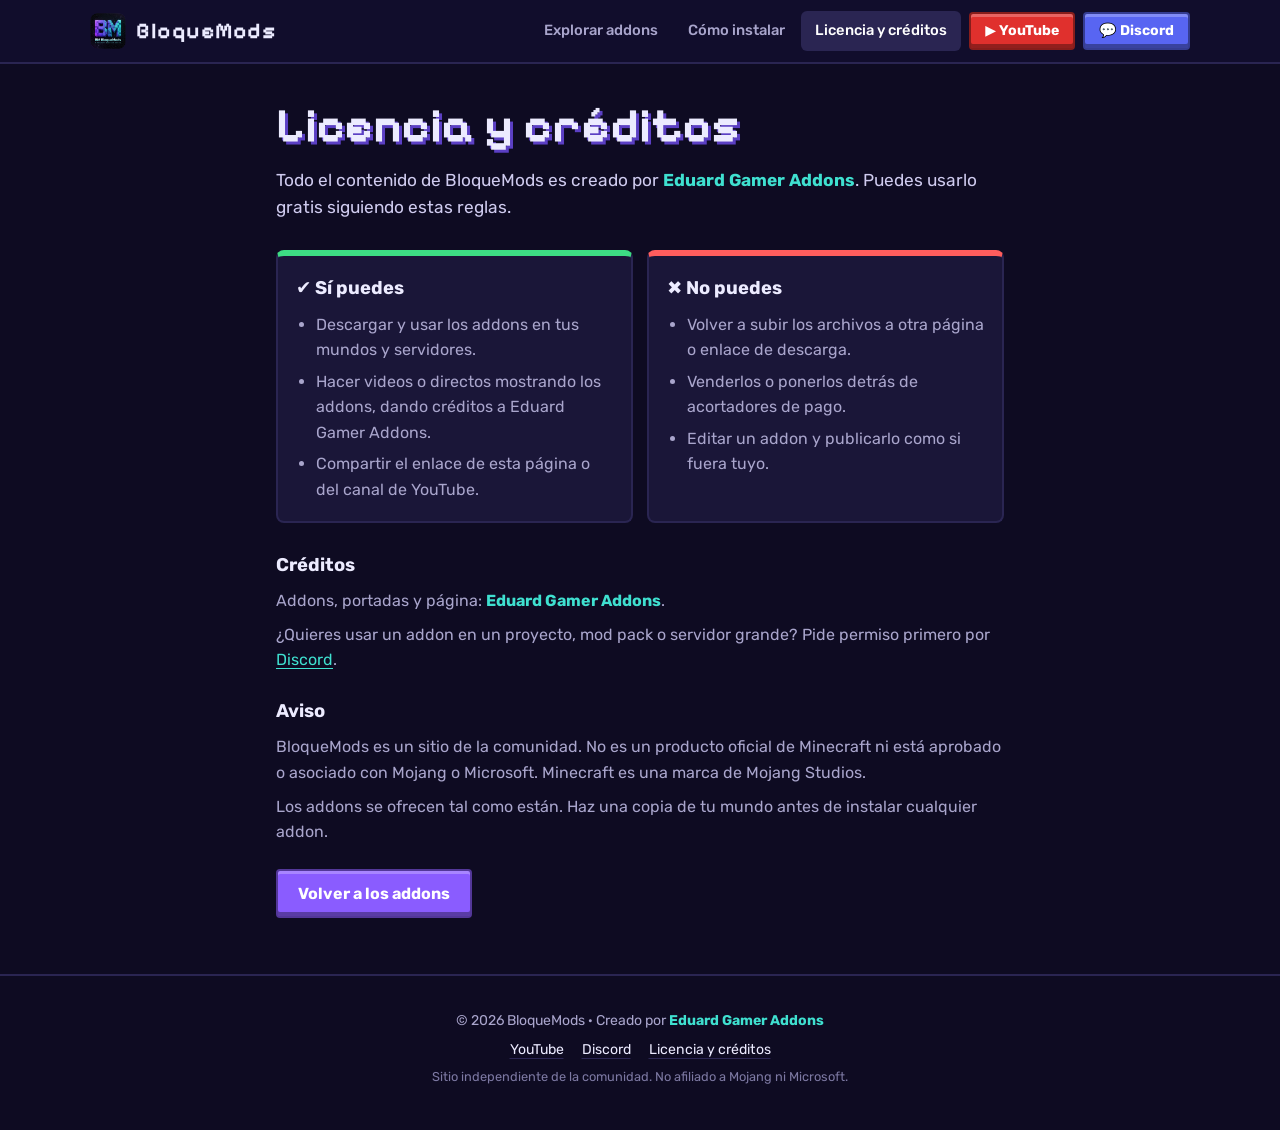
==== licencia.html @ 66975736 "Menú lateral nuevo y página de Licencia y créditos - Menú como panel lateral con ranuras de inventar" ====
<!DOCTYPE html>
<html lang="es">
<head>
  <!-- /// CONFIGURACIÓN GENERAL -->
  <meta charset="UTF-8">
  <meta name="viewport" content="width=device-width, initial-scale=1">
  <meta name="theme-color" content="#120e2e">
  <meta name="description" content="Licencia de uso y créditos de los addons de BloqueMods.">
  <title>Licencia y créditos | BloqueMods</title>

  <!-- /// VISTA PREVIA AL COMPARTIR EL ENLACE (WhatsApp, Discord...) -->
  <meta property="og:title" content="BloqueMods">
  <meta property="og:description" content="Addons, texturas y mapas para Minecraft Bedrock.">
  <meta property="og:image" content="img/logo-bm-256.png">
  <meta property="og:type" content="website">

  <link rel="icon" type="image/png" href="img/favicon.png">

  <!-- /// FUENTES: Pixelify Sans (títulos) + Rubik (texto) -->
  <link rel="preconnect" href="https://fonts.googleapis.com">
  <link rel="preconnect" href="https://fonts.gstatic.com" crossorigin>
  <link rel="stylesheet" href="https://fonts.googleapis.com/css2?family=Pixelify+Sans:wght@500;700&family=Rubik:wght@400;500;700&display=swap">

  <!-- /// ARCHIVO DE ESTILOS -->
  <link rel="stylesheet" href="./css/style.css?v=4">
</head>
<body data-page="licencia">
  <a class="skip" href="#contenido">Saltar al contenido</a>

  <!-- /// MENÚ PRINCIPAL -->
  <nav class="navbar" aria-label="Principal">
    <a class="brand" href="index.html">
      <img src="img/logo-bm-256.png" alt="" width="36" height="36">
      <span>BloqueMods</span>
    </a>
    <button class="hamburger" id="menuButton" type="button" aria-expanded="false" aria-controls="menu" aria-label="Abrir menú">
      <span></span><span></span><span></span>
    </button>
    <div class="menu" id="menu">
      <div class="menu-head">
        <span>Menú</span>
        <button class="menu-close" id="menuClose" type="button" aria-label="Cerrar menú">✕</button>
      </div>
      <div class="menu-links">
        <a class="menu-item" href="index.html#inicio" data-section="inicio"><span class="slot" aria-hidden="true">🏠</span><span>Inicio</span></a>
        <a class="menu-item" href="index.html#catalogo" data-section="catalogo"><span class="slot" aria-hidden="true">🧱</span><span>Explorar addons</span></a>
        <a class="menu-item" href="index.html#como-agregar" data-section="como-agregar"><span class="slot" aria-hidden="true">📖</span><span>Cómo instalar</span></a>
        <a class="menu-item" href="licencia.html" data-section="licencia"><span class="slot" aria-hidden="true">📜</span><span>Licencia y créditos</span></a>
      </div>
      <div class="menu-social">
        <p class="menu-label">Comunidad</p>
        <a class="block-btn youtube" href="https://youtube.com/@edward_gamer_addons?si=EJ8PD0a1kC8iDQnB" target="_blank" rel="noopener noreferrer">▶ YouTube</a>
        <a class="block-btn discord" href="https://discord.gg/uhgHaGa4Bv" target="_blank" rel="noopener noreferrer">💬 Discord</a>
      </div>
    </div>
    <div class="menu-backdrop" id="menuBackdrop" hidden></div>
  </nav>

  <main class="legal" id="contenido">
    <h1>Licencia y créditos</h1>
    <p class="legal-intro">Todo el contenido de BloqueMods es creado por <strong>Eduard Gamer Addons</strong>. Puedes usarlo gratis siguiendo estas reglas.</p>

    <section class="rules">
      <div class="rule ok">
        <h2>✔ Sí puedes</h2>
        <ul>
          <li>Descargar y usar los addons en tus mundos y servidores.</li>
          <li>Hacer videos o directos mostrando los addons, dando créditos a Eduard Gamer Addons.</li>
          <li>Compartir el enlace de esta página o del canal de YouTube.</li>
        </ul>
      </div>
      <div class="rule no">
        <h2>✖ No puedes</h2>
        <ul>
          <li>Volver a subir los archivos a otra página o enlace de descarga.</li>
          <li>Venderlos o ponerlos detrás de acortadores de pago.</li>
          <li>Editar un addon y publicarlo como si fuera tuyo.</li>
        </ul>
      </div>
    </section>

    <section class="legal-block">
      <h2>Créditos</h2>
      <p>Addons, portadas y página: <strong>Eduard Gamer Addons</strong>.</p>
      <p>¿Quieres usar un addon en un proyecto, mod pack o servidor grande? Pide permiso primero por <a href="https://discord.gg/uhgHaGa4Bv" target="_blank" rel="noopener noreferrer">Discord</a>.</p>
    </section>

    <section class="legal-block">
      <h2>Aviso</h2>
      <p>BloqueMods es un sitio de la comunidad. No es un producto oficial de Minecraft ni está aprobado o asociado con Mojang o Microsoft. Minecraft es una marca de Mojang Studios.</p>
      <p>Los addons se ofrecen tal como están. Haz una copia de tu mundo antes de instalar cualquier addon.</p>
    </section>

    <a class="block-btn primary" href="index.html#catalogo">Volver a los addons</a>
  </main>

  <!-- /// CRÉDITOS -->
  <footer>
    <p>© <span id="year"></span> BloqueMods · Creado por <strong>Eduard Gamer Addons</strong></p>
    <p class="footer-links">
      <a href="https://youtube.com/@edward_gamer_addons?si=EJ8PD0a1kC8iDQnB" target="_blank" rel="noopener noreferrer">YouTube</a>
      <a href="https://discord.gg/uhgHaGa4Bv" target="_blank" rel="noopener noreferrer">Discord</a>
      <a href="licencia.html">Licencia y créditos</a>
    </p>
    <p class="disclaimer">Sitio independiente de la comunidad. No afiliado a Mojang ni Microsoft.</p>
  </footer>

  <script src="js/menu.js?v=4"></script>
</body>
</html>
---- css/style.css ----
/* =====================================================
   /// BLOQUEMODS — ESTILOS
   Colores tomados del logo: noche estrellada + bloques
   violeta (amatista) y cian (diamante).
   ===================================================== */
:root{
  --noche:#0e0b22;      /* fondo de la página */
  --cielo:#120e2e;      /* fondo de la portada */
  --obsidiana:#1a1638;  /* tarjetas y paneles */
  --pizarra:#2a2552;    /* bordes y ranuras */
  --amatista:#8a5cff;   /* color principal */
  --diamante:#3fe0d0;   /* botón de descarga */
  --texto:#ecebff;
  --suave:#a9a5cc;
  --pixel:"Pixelify Sans","Rubik",system-ui,sans-serif;
  --cuerpo:"Rubik",system-ui,-apple-system,"Segoe UI",sans-serif;
  /* Relieve de bloque: luz arriba, sombra abajo */
  --relieve:inset 0 3px 0 #ffffff40, inset 0 -4px 0 #00000059;
}
*{box-sizing:border-box}
html{scroll-behavior:smooth;scroll-padding-top:80px}
body{margin:0;background:var(--noche);color:var(--texto);font-family:var(--cuerpo);font-size:1rem;line-height:1.6;-webkit-font-smoothing:antialiased}
a{color:inherit;text-decoration:none}
button,input,select{font:inherit;color:inherit}
button{cursor:pointer}
img{max-width:100%}
:focus-visible{outline:3px solid var(--diamante);outline-offset:3px}
.visually-hidden{position:absolute;width:1px;height:1px;padding:0;margin:-1px;overflow:hidden;clip:rect(0,0,0,0);white-space:nowrap;border:0}
.skip{position:absolute;left:12px;top:-60px;z-index:200;padding:10px 14px;background:var(--diamante);color:var(--noche);font-weight:700;border-radius:4px}
.skip:focus{top:12px}

/* =====================================================
   /// MENÚ SUPERIOR
   ===================================================== */
.navbar{position:sticky;top:0;z-index:100;min-height:64px;padding:10px max(16px,calc((100% - 1100px)/2));display:flex;align-items:center;justify-content:space-between;gap:16px;border-bottom:2px solid var(--pizarra)}
/* el desenfoque va en ::before para no atrapar al menú lateral (position:fixed) */
.navbar::before{content:"";position:absolute;inset:0;z-index:-1;background:#120e2ee6;backdrop-filter:blur(10px)}
.brand{display:flex;align-items:center;gap:10px;font-family:var(--pixel);font-weight:700;font-size:1.4rem;letter-spacing:.5px}
.brand img{width:36px;height:36px;border-radius:8px}
.hamburger{display:grid;place-content:center;gap:5px;width:46px;height:44px;border:2px solid var(--pizarra);border-radius:6px;background:var(--obsidiana);box-shadow:var(--relieve)}
.hamburger span{display:block;width:20px;height:3px;background:var(--texto)}

/* Panel lateral del menú (celular) */
.menu{position:fixed;top:0;right:0;bottom:0;z-index:150;width:min(320px,86vw);display:flex;flex-direction:column;gap:18px;padding:16px;overflow-y:auto;
  background:var(--obsidiana);border-left:2px solid var(--pizarra);box-shadow:-20px 0 50px #00000080;
  transform:translateX(105%);visibility:hidden;transition:transform .22s ease-out,visibility 0s .22s}
.menu.open{transform:none;visibility:visible;transition:transform .22s ease-out}
.menu-backdrop{position:fixed;inset:0;z-index:140;background:#05041099;backdrop-filter:blur(2px)}
.menu-backdrop[hidden]{display:none}
body.menu-abierto{overflow:hidden}

.menu-head{display:flex;align-items:center;justify-content:space-between;padding-bottom:12px;border-bottom:2px solid var(--pizarra)}
.menu-head span{font-family:var(--pixel);font-weight:700;font-size:1.5rem}
.menu-close{width:44px;height:44px;border:2px solid var(--pizarra);border-radius:6px;background:var(--noche);font-size:1.1rem;box-shadow:var(--relieve)}

/* Cada opción es una ranura de inventario + texto */
.menu-links{display:flex;flex-direction:column;gap:6px}
.menu-item{display:flex;align-items:center;gap:14px;padding:6px;border:2px solid transparent;border-radius:6px;color:var(--suave);font-weight:500;font-size:1.05rem}
.slot{flex:none;display:grid;place-items:center;width:46px;height:46px;border-radius:4px;background:#0a0819;font-size:1.4rem;box-shadow:inset 0 3px 0 #00000080,inset 0 -2px 0 #ffffff14}
.menu-item:hover{background:#ffffff08;color:var(--texto)}
.menu-item[aria-current="true"]{border-color:#fff;color:#fff;background:var(--pizarra)}
.menu-item[aria-current="true"] .slot{background:var(--amatista);box-shadow:var(--relieve)}

.menu-social{margin-top:auto;display:grid;grid-template-columns:1fr 1fr;gap:10px;padding-top:16px;border-top:2px solid var(--pizarra)}
.menu-label{grid-column:1/-1;margin:0;color:var(--suave);font-size:.85rem}
.block-btn.youtube{background:#e0302d;color:#fff}
.block-btn.discord{background:#5865f2;color:#fff}

/* En pantallas grandes el menú se muestra en línea */
@media(min-width:900px){
  .hamburger,.menu-head,.menu-backdrop,.menu-label,.slot{display:none!important}
  .menu{position:static;width:auto;flex-direction:row;align-items:center;gap:8px;padding:0;overflow:visible;background:none;border:0;box-shadow:none;transform:none;visibility:visible;transition:none}
  .menu-links{flex-direction:row;gap:2px}
  .menu-item{padding:6px 12px;font-size:.92rem}
  .menu-item[data-section="inicio"]{display:none}
  .menu-item[aria-current="true"]{border-color:transparent;background:var(--pizarra)}
  .menu-social{margin:0;padding:0;border:0;display:flex;gap:8px}
  .menu-social .block-btn{min-height:38px;padding:6px 14px;font-size:.88rem}
}

/* =====================================================
   /// PORTADA CON TERRENO DE BLOQUES
   ===================================================== */
.hero{position:relative;overflow:hidden;padding:44px 16px 0;
  /* estrellas pixeladas como en el logo */
  background:
    radial-gradient(2px 2px at 12% 22%,#ffffffb0 50%,transparent 51%),
    radial-gradient(2px 2px at 78% 14%,#ffffff90 50%,transparent 51%),
    radial-gradient(2px 2px at 42% 8%,#c9b8ff 50%,transparent 51%),
    radial-gradient(2px 2px at 88% 52%,#9ff3ea 50%,transparent 51%),
    radial-gradient(2px 2px at 6% 64%,#ffffff70 50%,transparent 51%),
    radial-gradient(2px 2px at 60% 40%,#ffffff60 50%,transparent 51%),
    var(--cielo)}
.hero-inner{width:min(1100px,100%);margin:auto;display:flex;align-items:center;gap:28px;padding-bottom:28px}
.hero-logo{flex:none;width:128px;height:128px;border-radius:24px;box-shadow:0 0 0 2px var(--pizarra),0 16px 40px #8a5cff40}
.hero h1{margin:0;font-family:var(--pixel);font-weight:700;font-size:clamp(2.6rem,9vw,4.6rem);line-height:1;letter-spacing:1px;
  /* sombra en escalones, como texto de Minecraft */
  text-shadow:4px 4px 0 #5b3fc4,8px 8px 0 #2a2552}
.hero-text>p{margin:16px 0 0;max-width:34em;color:#cfcbef;font-size:1.08rem}
.hero-actions{display:flex;flex-wrap:wrap;gap:12px;margin-top:22px}
.credits{font-size:.9rem;color:var(--suave)!important}
.credits strong{color:var(--diamante)}
.terrain{height:96px;margin:0 -16px;background:url("../img/terrain.svg") left bottom/960px 96px repeat-x;image-rendering:pixelated;animation:rise .9s steps(6) .15s both}
@keyframes rise{from{transform:translateY(100%)}to{transform:none}}

/* =====================================================
   /// BOTONES CON RELIEVE DE BLOQUE
   ===================================================== */
.block-btn{display:inline-flex;align-items:center;justify-content:center;gap:8px;min-height:48px;padding:10px 20px;border:2px solid #00000066;border-radius:4px;background:var(--pizarra);color:var(--texto);font-weight:700;box-shadow:var(--relieve);transition:transform .08s}
.block-btn:hover{filter:brightness(1.12)}
.block-btn:active{transform:translateY(2px);box-shadow:inset 0 -1px 0 #00000059,inset 0 2px 0 #ffffff26}
.block-btn.primary{background:var(--amatista);color:#fff}
.block-btn.download{width:100%;background:var(--diamante);color:#08261f;font-size:1.05rem}
.block-btn.disabled{opacity:.5;pointer-events:none}

/* =====================================================
   /// BUSCADOR Y ORDENAMIENTO
   ===================================================== */
main{width:min(1100px,100%);margin:auto;padding:12px 16px 56px}
.catalog-tools{display:flex;gap:12px;flex-wrap:wrap}
.searchbox{flex:1;min-width:220px;position:relative}
.searchbox::before{content:"";position:absolute;left:16px;top:50%;width:12px;height:12px;border:3px solid var(--suave);border-radius:50%;transform:translateY(-60%)}
.searchbox::after{content:"";position:absolute;left:30px;top:56%;width:3px;height:8px;background:var(--suave);transform:rotate(-45deg)}
.searchbox input{width:100%;min-height:50px;padding:12px 16px 12px 46px;border:2px solid var(--pizarra);border-radius:6px;background:#0a0819;outline:none;box-shadow:inset 0 3px 0 #00000059}
.searchbox input:focus{border-color:var(--amatista)}
.searchbox input::placeholder{color:#7d79a3}
.sortbox{display:flex;align-items:center;gap:10px;padding:0 14px;border:2px solid var(--pizarra);border-radius:6px;background:var(--obsidiana);color:var(--suave);font-size:.9rem}
.sortbox select{border:0;outline:none;background:transparent;color:var(--texto);padding:12px 0;font-size:1rem}
.sortbox option{background:var(--obsidiana)}

/* =====================================================
   /// FILTROS ESTILO HOTBAR (barra de objetos)
   ===================================================== */
.filters{display:flex;gap:4px;margin:18px 0 8px;padding:4px;width:max-content;max-width:100%;overflow-x:auto;background:#00000055;border:2px solid var(--pizarra);border-radius:6px;scrollbar-width:none}
.filters::-webkit-scrollbar{display:none}
.filter{flex:none;display:flex;flex-direction:column;align-items:center;gap:2px;min-width:84px;padding:8px 10px 6px;border:2px solid transparent;border-radius:4px;background:var(--obsidiana);color:var(--suave);font-size:.78rem;font-weight:500;box-shadow:var(--relieve)}
.slot-icon{font-size:1.35rem;line-height:1.2}
.filter:hover{color:var(--texto)}
/* ranura seleccionada: marco blanco como en el juego */
.filter.active{border-color:#fff;color:#fff;background:var(--pizarra);box-shadow:0 0 0 2px #00000099,var(--relieve)}

/* =====================================================
   /// CATÁLOGO
   ===================================================== */
.sectionhead{display:flex;align-items:baseline;justify-content:space-between;gap:12px;margin:28px 0 16px}
.sectionhead h2,.howto h2{margin:0;font-family:var(--pixel);font-weight:700;font-size:clamp(1.6rem,4vw,2rem);letter-spacing:.5px}
.count{color:var(--suave);font-size:.9rem}
.grid{display:grid;grid-template-columns:repeat(3,minmax(0,1fr));gap:20px}

/* Tarjeta */
.card{min-width:0;display:flex;flex-direction:column;overflow:hidden;background:var(--obsidiana);border:2px solid var(--pizarra);border-radius:8px}
.card:hover{border-color:#4a3f8f}
.cover-wrap{position:relative;background:var(--pizarra)}
.cover,.cover-fallback{display:block;width:100%;aspect-ratio:16/9;object-fit:cover}
.cover-fallback{display:grid;place-items:center;font-size:54px;background:var(--pizarra)}
.content{flex:1;display:flex;flex-direction:column;padding:16px 18px 18px}
.content h3{margin:0 0 8px;font-family:var(--pixel);font-weight:700;font-size:1.45rem;line-height:1.15;letter-spacing:.3px}
.content p{margin:0;color:var(--suave);font-size:.95rem;overflow-wrap:anywhere}
.tags{display:flex;flex-wrap:wrap;gap:6px;margin-top:14px}
.tag{padding:3px 9px;border-radius:4px;background:#0a0819;border:1px solid var(--pizarra);color:#cfcbef;font-size:.78rem}

/* Datos: versión, tamaño y fecha */
.facts{display:grid;grid-template-columns:repeat(3,minmax(0,1fr));gap:4px;margin:16px 0;padding:0}
.facts div{padding:8px 10px;background:#0a0819;border-radius:4px;min-width:0}
.facts dt{color:#7d79a3;font-size:.72rem}
.facts dd{margin:0;font-weight:500;font-size:.86rem;overflow-wrap:anywhere}
.content .block-btn{margin-top:auto}

/* Tarjeta destacada: el addon más reciente ocupa todo el ancho */
.card.featured{grid-column:1/-1;flex-direction:row}
.card.featured .cover-wrap{flex:0 0 58%}
.card.featured .cover{height:100%;aspect-ratio:auto;min-height:100%}
.card.featured .content{padding:24px 26px}
.card.featured h3{font-size:clamp(1.8rem,3.4vw,2.4rem)}
.card.featured .new-label{align-self:flex-start;margin-bottom:10px;padding:3px 10px;border-radius:4px;background:#3fe0d01f;color:var(--diamante);font-size:.8rem;font-weight:700}

/* =====================================================
   /// STICKERS (sobre la portada)
   ===================================================== */
.stickers{position:absolute;left:10px;top:10px;right:10px;display:flex;flex-wrap:wrap;gap:6px;pointer-events:none}
.sticker{display:inline-flex;align-items:center;gap:4px;padding:4px 9px;border-radius:4px;border:2px solid #ffffff30;background:#120e2ee0;color:#e9e3ff;font-size:.76rem;font-weight:700;line-height:1.25;backdrop-filter:blur(4px)}
.sticker[data-sticker*="Nuevo"],.sticker[data-sticker*="🆕"],.sticker[data-sticker*="NUEVO"]{border-color:#3fe0d0aa;color:#9ff3ea}
.sticker[data-sticker*="Popular"],.sticker[data-sticker*="🔥"],.sticker[data-sticker*="POPULAR"]{border-color:#f97316aa;color:#fdba74}
.sticker[data-sticker*="Destacado"],.sticker[data-sticker*="⭐"],.sticker[data-sticker*="DESTACADO"]{border-color:#eab308aa;color:#fde68a}
.sticker[data-sticker*="Actualizado"],.sticker[data-sticker*="🔄"],.sticker[data-sticker*="ACTUALIZADO"]{border-color:#38bdf8aa;color:#7dd3fc}
.sticker[data-sticker*="MINECRAFT"]{border-color:#22c55eaa;color:#86efac}
.sticker[data-sticker*="GRATIS"]{border-color:#10b981aa;color:#6ee7b7}
.sticker[data-sticker*="PREMIUM"],.sticker[data-sticker*="💎"]{border-color:#c084fcaa;color:#e9d5ff}
.sticker[data-sticker*="TEXTURAS"]{border-color:#f472b6aa;color:#f9a8d4}
.sticker[data-sticker*="ADDON"]{border-color:#818cf8aa;color:#c7d2fe}
.sticker[data-sticker*="MAPA"]{border-color:#2dd4bfaa;color:#99f6e4}
/* Stickers con imagen subida por el propietario */
.sticker-image{padding:0;border:0;background:transparent;backdrop-filter:none}
.sticker-img{display:block;width:auto;height:30px;max-width:150px;object-fit:contain}

/* =====================================================
   /// SIN RESULTADOS
   ===================================================== */
.empty{text-align:center;color:var(--suave);padding:36px 16px;border:2px dashed var(--pizarra);border-radius:8px}
.empty[hidden]{display:none}
.empty-icon{font-size:42px}
.empty h3{margin:6px 0 4px;color:var(--texto)}
.empty p{margin:0 0 16px}

/* =====================================================
   /// CÓMO INSTALAR (3 pasos)
   ===================================================== */
.howto{margin-top:56px}
.steps{list-style:none;counter-reset:paso;margin:18px 0 0;padding:0;display:grid;grid-template-columns:repeat(3,minmax(0,1fr));gap:16px}
.steps li{counter-increment:paso;position:relative;padding:18px 18px 18px 72px;background:var(--obsidiana);border:2px solid var(--pizarra);border-radius:8px}
.steps li::before{content:counter(paso);position:absolute;left:16px;top:18px;display:grid;place-items:center;width:40px;height:40px;border-radius:4px;background:var(--amatista);color:#fff;font-family:var(--pixel);font-weight:700;font-size:1.4rem;box-shadow:var(--relieve)}
.steps h3{margin:0 0 4px;font-size:1.02rem}
.steps p{margin:0;color:var(--suave);font-size:.92rem}
.steps em{font-style:normal;color:var(--texto)}
.steps code{color:var(--diamante);font-size:.88em}

/* =====================================================
   /// PIE DE PÁGINA
   ===================================================== */
footer{text-align:center;padding:28px 16px 36px;border-top:2px solid var(--pizarra);color:var(--suave);font-size:.88rem}
footer p{margin:6px 0}
footer strong{color:var(--diamante)}
.footer-links{display:flex;justify-content:center;flex-wrap:wrap;gap:18px}
.footer-links a{color:var(--texto);text-decoration:underline;text-decoration-color:var(--pizarra);text-underline-offset:4px}
.disclaimer{color:#7d79a3;font-size:.8rem}

/* =====================================================
   /// TABLETAS Y CELULARES
   ===================================================== */
@media(max-width:900px){
  .grid{grid-template-columns:repeat(2,minmax(0,1fr))}
  .steps{grid-template-columns:1fr}
  .card.featured{flex-direction:column}
  .card.featured .cover-wrap{flex:none}
  .card.featured .cover{height:auto;min-height:0;aspect-ratio:16/9}
}
@media(max-width:600px){
  .hero{padding-top:30px}
  .hero-inner{flex-direction:column;align-items:flex-start;gap:18px;padding-bottom:20px}
  .hero-logo{width:84px;height:84px;border-radius:18px}
  .hero-actions .block-btn{flex:1}
  .terrain{height:64px;background-size:640px 64px}
  main{padding:8px 14px 44px}
  .grid{grid-template-columns:1fr;gap:16px}
  .sortbox{width:100%;justify-content:space-between;min-height:50px}
  .sortbox select{flex:1;text-align:right}
  .filters{width:100%}
  .filter{min-width:76px}
  .card.featured .content{padding:18px}
}

/* Respeta a quien desactiva animaciones */
@media(prefers-reduced-motion:reduce){
  html{scroll-behavior:auto}
  .terrain{animation:none}
  .block-btn{transition:none}
  .menu,.menu.open{transition:none}
}

/* =====================================================
   /// PÁGINA DE LICENCIA Y CRÉDITOS
   ===================================================== */
.legal{width:min(760px,100%);padding-top:36px}
.legal h1{margin:0;font-family:var(--pixel);font-weight:700;font-size:clamp(2rem,7vw,3rem);line-height:1.1;text-shadow:3px 3px 0 #5b3fc4}
.legal-intro{margin:14px 0 0;color:#cfcbef;font-size:1.08rem}
.legal-intro strong,.legal-block strong{color:var(--diamante)}
.rules{display:grid;grid-template-columns:1fr 1fr;gap:14px;margin:28px 0}
.rule{padding:18px;background:var(--obsidiana);border:2px solid var(--pizarra);border-radius:8px}
.rule.ok{border-top:6px solid #3ddc84}
.rule.no{border-top:6px solid #ff5d5d}
.rule h2,.legal-block h2{margin:0 0 8px;font-size:1.15rem}
.rule ul{margin:0;padding-left:20px;color:var(--suave)}
.rule li+li{margin-top:6px}
.legal-block{margin:0 0 24px}
.legal-block p{margin:0 0 8px;color:var(--suave)}
.legal-block a{color:var(--diamante);text-decoration:underline;text-underline-offset:3px}
@media(max-width:600px){.rules{grid-template-columns:1fr}}
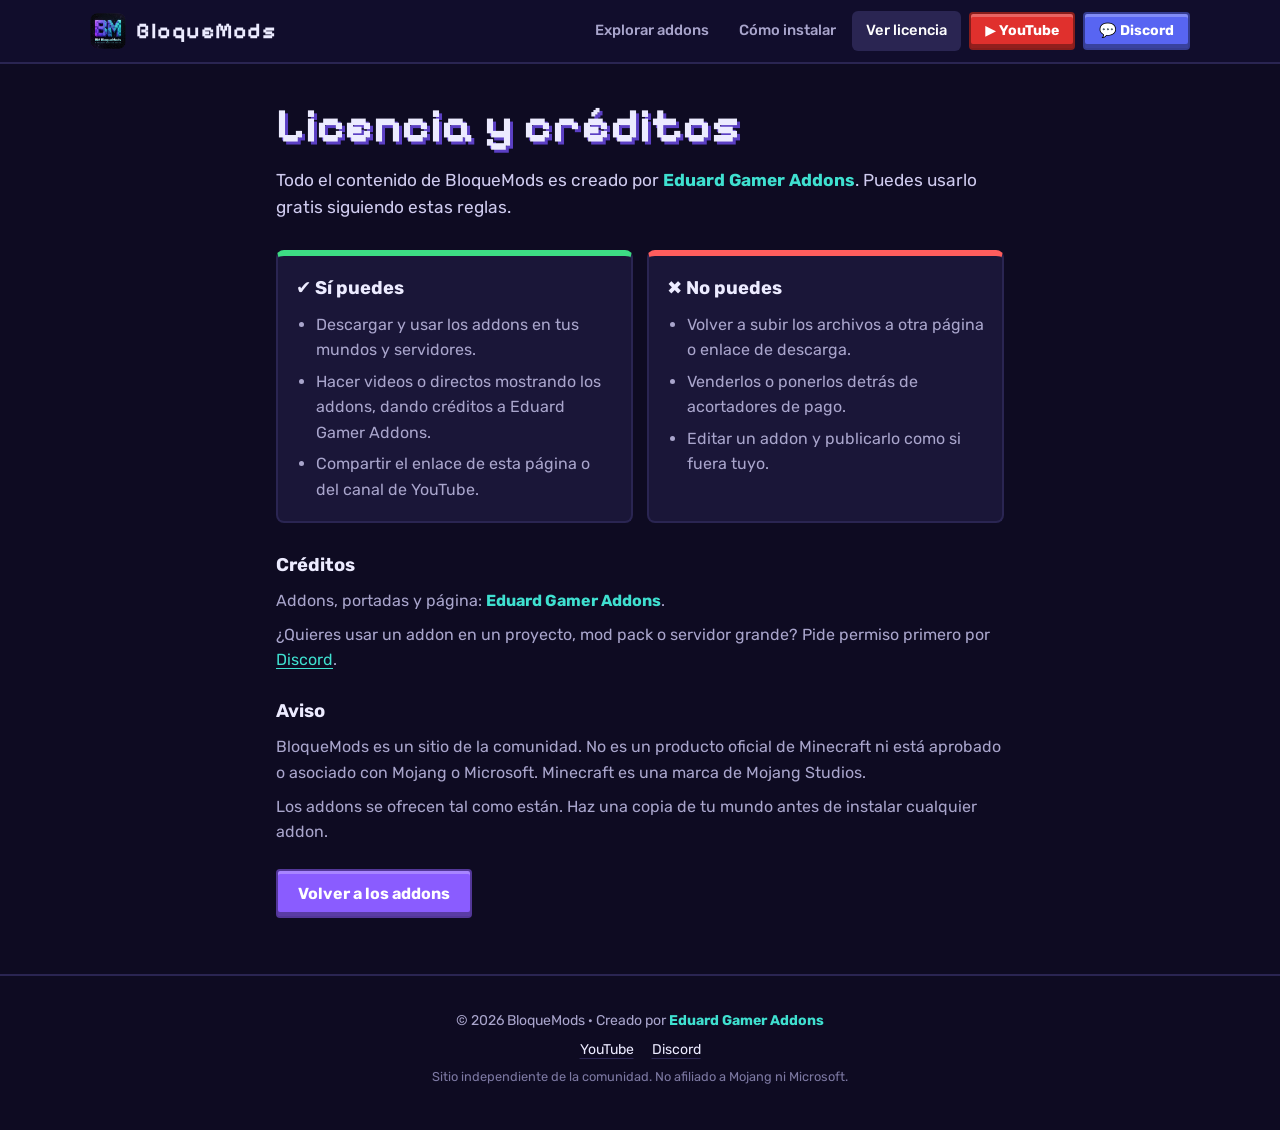
==== commit d0bb72b4: "La licencia solo se abre desde el botón Ver licencia del menú - Menú: la opción se llama Ver licenci" ====
--- a/licencia.html
+++ b/licencia.html
@@ -45,7 +45,7 @@
         <a class="menu-item" href="index.html#inicio" data-section="inicio"><span class="slot" aria-hidden="true">🏠</span><span>Inicio</span></a>
         <a class="menu-item" href="index.html#catalogo" data-section="catalogo"><span class="slot" aria-hidden="true">🧱</span><span>Explorar addons</span></a>
         <a class="menu-item" href="index.html#como-agregar" data-section="como-agregar"><span class="slot" aria-hidden="true">📖</span><span>Cómo instalar</span></a>
-        <a class="menu-item" href="licencia.html" data-section="licencia"><span class="slot" aria-hidden="true">📜</span><span>Licencia y créditos</span></a>
+        <a class="menu-item" href="licencia.html" data-section="licencia"><span class="slot" aria-hidden="true">📜</span><span>Ver licencia</span></a>
       </div>
       <div class="menu-social">
         <p class="menu-label">Comunidad</p>
@@ -100,7 +100,6 @@
     <p class="footer-links">
       <a href="https://youtube.com/@edward_gamer_addons?si=EJ8PD0a1kC8iDQnB" target="_blank" rel="noopener noreferrer">YouTube</a>
       <a href="https://discord.gg/uhgHaGa4Bv" target="_blank" rel="noopener noreferrer">Discord</a>
-      <a href="licencia.html">Licencia y créditos</a>
     </p>
     <p class="disclaimer">Sitio independiente de la comunidad. No afiliado a Mojang ni Microsoft.</p>
   </footer>
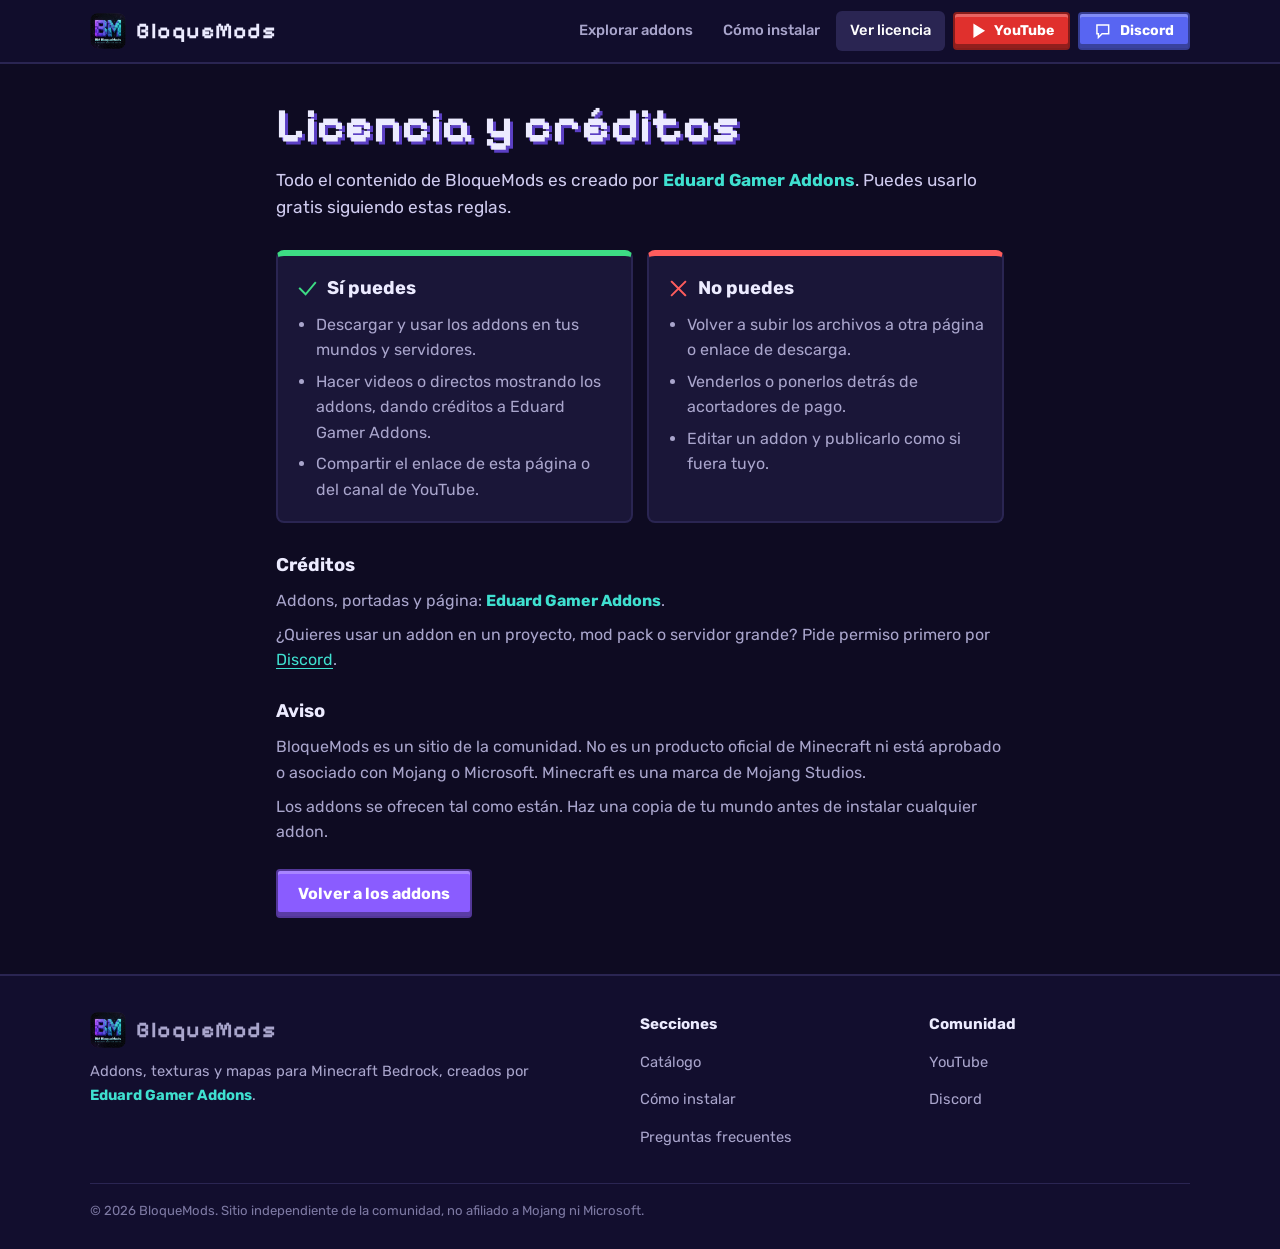
==== commit b6784502: "Iconos propios en lugar de emojis y secciones nuevas - js/icons.js: iconos SVG para menú, filtros, b" ====
--- a/licencia.html
+++ b/licencia.html
@@ -22,9 +22,10 @@
   <link rel="stylesheet" href="https://fonts.googleapis.com/css2?family=Pixelify+Sans:wght@500;700&family=Rubik:wght@400;500;700&display=swap">
 
   <!-- /// ARCHIVO DE ESTILOS -->
-  <link rel="stylesheet" href="./css/style.css?v=4">
+  <link rel="stylesheet" href="./css/style.css?v=5">
 </head>
 <body data-page="licencia">
+  <script src="js/icons.js?v=5"></script>
   <a class="skip" href="#contenido">Saltar al contenido</a>
 
   <!-- /// MENÚ PRINCIPAL -->
@@ -39,18 +40,18 @@
     <div class="menu" id="menu">
       <div class="menu-head">
         <span>Menú</span>
-        <button class="menu-close" id="menuClose" type="button" aria-label="Cerrar menú">✕</button>
+        <button class="menu-close" id="menuClose" type="button" aria-label="Cerrar menú"><svg class="icon" aria-hidden="true"><use href="#i-close"></use></svg></button>
       </div>
       <div class="menu-links">
-        <a class="menu-item" href="index.html#inicio" data-section="inicio"><span class="slot" aria-hidden="true">🏠</span><span>Inicio</span></a>
-        <a class="menu-item" href="index.html#catalogo" data-section="catalogo"><span class="slot" aria-hidden="true">🧱</span><span>Explorar addons</span></a>
-        <a class="menu-item" href="index.html#como-agregar" data-section="como-agregar"><span class="slot" aria-hidden="true">📖</span><span>Cómo instalar</span></a>
-        <a class="menu-item" href="licencia.html" data-section="licencia"><span class="slot" aria-hidden="true">📜</span><span>Ver licencia</span></a>
+        <a class="menu-item" href="index.html#inicio" data-section="inicio"><span class="slot" aria-hidden="true"><svg class="icon" aria-hidden="true"><use href="#i-home"></use></svg></span><span>Inicio</span></a>
+        <a class="menu-item" href="index.html#catalogo" data-section="catalogo"><span class="slot" aria-hidden="true"><svg class="icon" aria-hidden="true"><use href="#i-cube"></use></svg></span><span>Explorar addons</span></a>
+        <a class="menu-item" href="index.html#como-agregar" data-section="como-agregar"><span class="slot" aria-hidden="true"><svg class="icon" aria-hidden="true"><use href="#i-book"></use></svg></span><span>Cómo instalar</span></a>
+        <a class="menu-item" href="licencia.html" data-section="licencia"><span class="slot" aria-hidden="true"><svg class="icon" aria-hidden="true"><use href="#i-doc"></use></svg></span><span>Ver licencia</span></a>
       </div>
       <div class="menu-social">
         <p class="menu-label">Comunidad</p>
-        <a class="block-btn youtube" href="https://youtube.com/@edward_gamer_addons?si=EJ8PD0a1kC8iDQnB" target="_blank" rel="noopener noreferrer">▶ YouTube</a>
-        <a class="block-btn discord" href="https://discord.gg/uhgHaGa4Bv" target="_blank" rel="noopener noreferrer">💬 Discord</a>
+        <a class="block-btn youtube" href="https://youtube.com/@edward_gamer_addons?si=EJ8PD0a1kC8iDQnB" target="_blank" rel="noopener noreferrer"><svg class="icon" aria-hidden="true"><use href="#i-play"></use></svg>YouTube</a>
+        <a class="block-btn discord" href="https://discord.gg/uhgHaGa4Bv" target="_blank" rel="noopener noreferrer"><svg class="icon" aria-hidden="true"><use href="#i-chat"></use></svg>Discord</a>
       </div>
     </div>
     <div class="menu-backdrop" id="menuBackdrop" hidden></div>
@@ -62,7 +63,7 @@
 
     <section class="rules">
       <div class="rule ok">
-        <h2>✔ Sí puedes</h2>
+        <h2><svg class="icon" aria-hidden="true"><use href="#i-check"></use></svg>Sí puedes</h2>
         <ul>
           <li>Descargar y usar los addons en tus mundos y servidores.</li>
           <li>Hacer videos o directos mostrando los addons, dando créditos a Eduard Gamer Addons.</li>
@@ -70,7 +71,7 @@
         </ul>
       </div>
       <div class="rule no">
-        <h2>✖ No puedes</h2>
+        <h2><svg class="icon" aria-hidden="true"><use href="#i-close"></use></svg>No puedes</h2>
         <ul>
           <li>Volver a subir los archivos a otra página o enlace de descarga.</li>
           <li>Venderlos o ponerlos detrás de acortadores de pago.</li>
@@ -96,14 +97,26 @@
 
   <!-- /// CRÉDITOS -->
   <footer>
-    <p>© <span id="year"></span> BloqueMods · Creado por <strong>Eduard Gamer Addons</strong></p>
-    <p class="footer-links">
-      <a href="https://youtube.com/@edward_gamer_addons?si=EJ8PD0a1kC8iDQnB" target="_blank" rel="noopener noreferrer">YouTube</a>
-      <a href="https://discord.gg/uhgHaGa4Bv" target="_blank" rel="noopener noreferrer">Discord</a>
-    </p>
-    <p class="disclaimer">Sitio independiente de la comunidad. No afiliado a Mojang ni Microsoft.</p>
+    <div class="footer-grid">
+      <div class="footer-brand">
+        <a class="brand" href="index.html"><img src="img/logo-bm-256.png" alt="" width="36" height="36"><span>BloqueMods</span></a>
+        <p>Addons, texturas y mapas para Minecraft Bedrock, creados por <strong>Eduard Gamer Addons</strong>.</p>
+      </div>
+      <nav class="footer-col" aria-label="Secciones">
+        <h2>Secciones</h2>
+        <a href="index.html#catalogo">Catálogo</a>
+        <a href="index.html#como-agregar">Cómo instalar</a>
+        <a href="index.html#preguntas">Preguntas frecuentes</a>
+      </nav>
+      <nav class="footer-col" aria-label="Comunidad">
+        <h2>Comunidad</h2>
+        <a href="https://youtube.com/@edward_gamer_addons?si=EJ8PD0a1kC8iDQnB" target="_blank" rel="noopener noreferrer">YouTube</a>
+        <a href="https://discord.gg/uhgHaGa4Bv" target="_blank" rel="noopener noreferrer">Discord</a>
+      </nav>
+    </div>
+    <p class="disclaimer">© <span id="year"></span> BloqueMods. Sitio independiente de la comunidad, no afiliado a Mojang ni Microsoft.</p>
   </footer>
 
-  <script src="js/menu.js?v=4"></script>
+  <script src="js/menu.js?v=5"></script>
 </body>
 </html>
--- a/css/style.css
+++ b/css/style.css
@@ -134,7 +134,8 @@
 .filters{display:flex;gap:4px;margin:18px 0 8px;padding:4px;width:max-content;max-width:100%;overflow-x:auto;background:#00000055;border:2px solid var(--pizarra);border-radius:6px;scrollbar-width:none}
 .filters::-webkit-scrollbar{display:none}
 .filter{flex:none;display:flex;flex-direction:column;align-items:center;gap:2px;min-width:84px;padding:8px 10px 6px;border:2px solid transparent;border-radius:4px;background:var(--obsidiana);color:var(--suave);font-size:.78rem;font-weight:500;box-shadow:var(--relieve)}
-.slot-icon{font-size:1.35rem;line-height:1.2}
+.slot-icon{display:grid;place-items:center;height:28px}
+.slot-icon .icon{width:22px;height:22px}
 .filter:hover{color:var(--texto)}
 /* ranura seleccionada: marco blanco como en el juego */
 .filter.active{border-color:#fff;color:#fff;background:var(--pizarra);box-shadow:0 0 0 2px #00000099,var(--relieve)}
@@ -152,7 +153,8 @@
 .card:hover{border-color:#4a3f8f}
 .cover-wrap{position:relative;background:var(--pizarra)}
 .cover,.cover-fallback{display:block;width:100%;aspect-ratio:16/9;object-fit:cover}
-.cover-fallback{display:grid;place-items:center;font-size:54px;background:var(--pizarra)}
+.cover-fallback{display:grid;place-items:center;background:var(--pizarra);color:var(--suave)}
+.cover-fallback .icon{width:56px;height:56px}
 .content{flex:1;display:flex;flex-direction:column;padding:16px 18px 18px}
 .content h3{margin:0 0 8px;font-family:var(--pixel);font-weight:700;font-size:1.45rem;line-height:1.15;letter-spacing:.3px}
 .content p{margin:0;color:var(--suave);font-size:.95rem;overflow-wrap:anywhere}
@@ -164,7 +166,10 @@
 .facts div{padding:8px 10px;background:#0a0819;border-radius:4px;min-width:0}
 .facts dt{color:#7d79a3;font-size:.72rem}
 .facts dd{margin:0;font-weight:500;font-size:.86rem;overflow-wrap:anywhere}
-.content .block-btn{margin-top:auto}
+.card-actions{display:flex;gap:8px;margin-top:auto}
+.card-actions .download{flex:1}
+.block-btn.share{flex:none;width:48px;padding:0}
+.card.highlight{border-color:var(--diamante);box-shadow:0 0 0 3px #3fe0d040}
 
 /* Tarjeta destacada: el addon más reciente ocupa todo el ancho */
 .card.featured{grid-column:1/-1;flex-direction:row}
@@ -198,7 +203,7 @@
    ===================================================== */
 .empty{text-align:center;color:var(--suave);padding:36px 16px;border:2px dashed var(--pizarra);border-radius:8px}
 .empty[hidden]{display:none}
-.empty-icon{font-size:42px}
+.empty-icon .icon{width:40px;height:40px}
 .empty h3{margin:6px 0 4px;color:var(--texto)}
 .empty p{margin:0 0 16px}
 
@@ -217,12 +222,16 @@
 /* =====================================================
    /// PIE DE PÁGINA
    ===================================================== */
-footer{text-align:center;padding:28px 16px 36px;border-top:2px solid var(--pizarra);color:var(--suave);font-size:.88rem}
-footer p{margin:6px 0}
+footer{padding:36px max(16px,calc((100% - 1100px)/2)) 28px;border-top:2px solid var(--pizarra);background:var(--cielo);color:var(--suave);font-size:.92rem}
+.footer-grid{display:grid;grid-template-columns:2fr 1fr 1fr;gap:28px}
+.footer-brand p{margin:12px 0 0;max-width:30em}
 footer strong{color:var(--diamante)}
-.footer-links{display:flex;justify-content:center;flex-wrap:wrap;gap:18px}
-.footer-links a{color:var(--texto);text-decoration:underline;text-decoration-color:var(--pizarra);text-underline-offset:4px}
-.disclaimer{color:#7d79a3;font-size:.8rem}
+.footer-col{display:flex;flex-direction:column;gap:2px}
+.footer-col h2{margin:0 0 6px;color:var(--texto);font-size:.95rem}
+.footer-col a{padding:6px 0;color:var(--suave)}
+.footer-col a:hover{color:var(--texto);text-decoration:underline;text-underline-offset:4px}
+.disclaimer{margin:28px 0 0;padding-top:16px;border-top:1px solid var(--pizarra);color:#7d79a3;font-size:.82rem}
+@media(max-width:600px){.footer-grid{grid-template-columns:1fr 1fr}.footer-brand{grid-column:1/-1}}
 
 /* =====================================================
    /// TABLETAS Y CELULARES
@@ -275,3 +284,42 @@
 .legal-block p{margin:0 0 8px;color:var(--suave)}
 .legal-block a{color:var(--diamante);text-decoration:underline;text-underline-offset:3px}
 @media(max-width:600px){.rules{grid-template-columns:1fr}}
+
+/* =====================================================
+   /// ICONOS (js/icons.js)
+   ===================================================== */
+.icon{flex:none;width:1.25em;height:1.25em;vertical-align:-.2em}
+.slot .icon{width:24px;height:24px}
+.menu-close{display:grid;place-items:center}
+.rule h2{display:flex;align-items:center;gap:8px}
+.rule.ok h2 .icon{color:#3ddc84}
+.rule.no h2 .icon{color:#ff5d5d}
+
+/* =====================================================
+   /// DATOS RÁPIDOS BAJO LA PORTADA
+   ===================================================== */
+.perks{list-style:none;display:flex;flex-wrap:wrap;gap:8px 22px;margin:8px 0 22px;padding:0;color:var(--suave);font-size:.92rem}
+.perks li{display:flex;align-items:center;gap:8px}
+.perks .icon{color:var(--diamante)}
+
+/* =====================================================
+   /// PREGUNTAS FRECUENTES
+   ===================================================== */
+.faq{margin-top:56px}
+.faq h2{margin:0 0 18px;font-family:var(--pixel);font-weight:700;font-size:clamp(1.6rem,4vw,2rem);letter-spacing:.5px}
+.faq details{border:2px solid var(--pizarra);border-radius:8px;background:var(--obsidiana)}
+.faq details+details{margin-top:8px}
+.faq summary{display:flex;align-items:center;justify-content:space-between;gap:12px;padding:14px 16px;font-weight:500;cursor:pointer;list-style:none}
+.faq summary::-webkit-details-marker{display:none}
+.faq summary::after{content:"+";flex:none;display:grid;place-items:center;width:28px;height:28px;border-radius:4px;background:var(--pizarra);font-family:var(--pixel);font-size:1.2rem;line-height:1}
+.faq details[open] summary::after{content:"\2212";background:var(--amatista)}
+.faq details p{margin:0;padding:0 16px 16px;max-width:65ch;color:var(--suave)}
+.faq a{color:var(--diamante);text-decoration:underline;text-underline-offset:3px}
+.faq code{color:var(--diamante);font-size:.88em}
+
+/* =====================================================
+   /// VOLVER ARRIBA Y AVISOS
+   ===================================================== */
+.to-top{position:fixed;right:16px;bottom:16px;z-index:90;display:grid;place-items:center;width:48px;height:48px;border:2px solid #00000066;border-radius:4px;background:var(--amatista);color:#fff;box-shadow:var(--relieve),0 8px 20px #00000080}
+.to-top[hidden],.toast[hidden]{display:none}
+.toast{position:fixed;left:50%;bottom:24px;z-index:95;transform:translateX(-50%);padding:10px 18px;border:2px solid var(--diamante);border-radius:6px;background:var(--obsidiana);font-weight:500}
